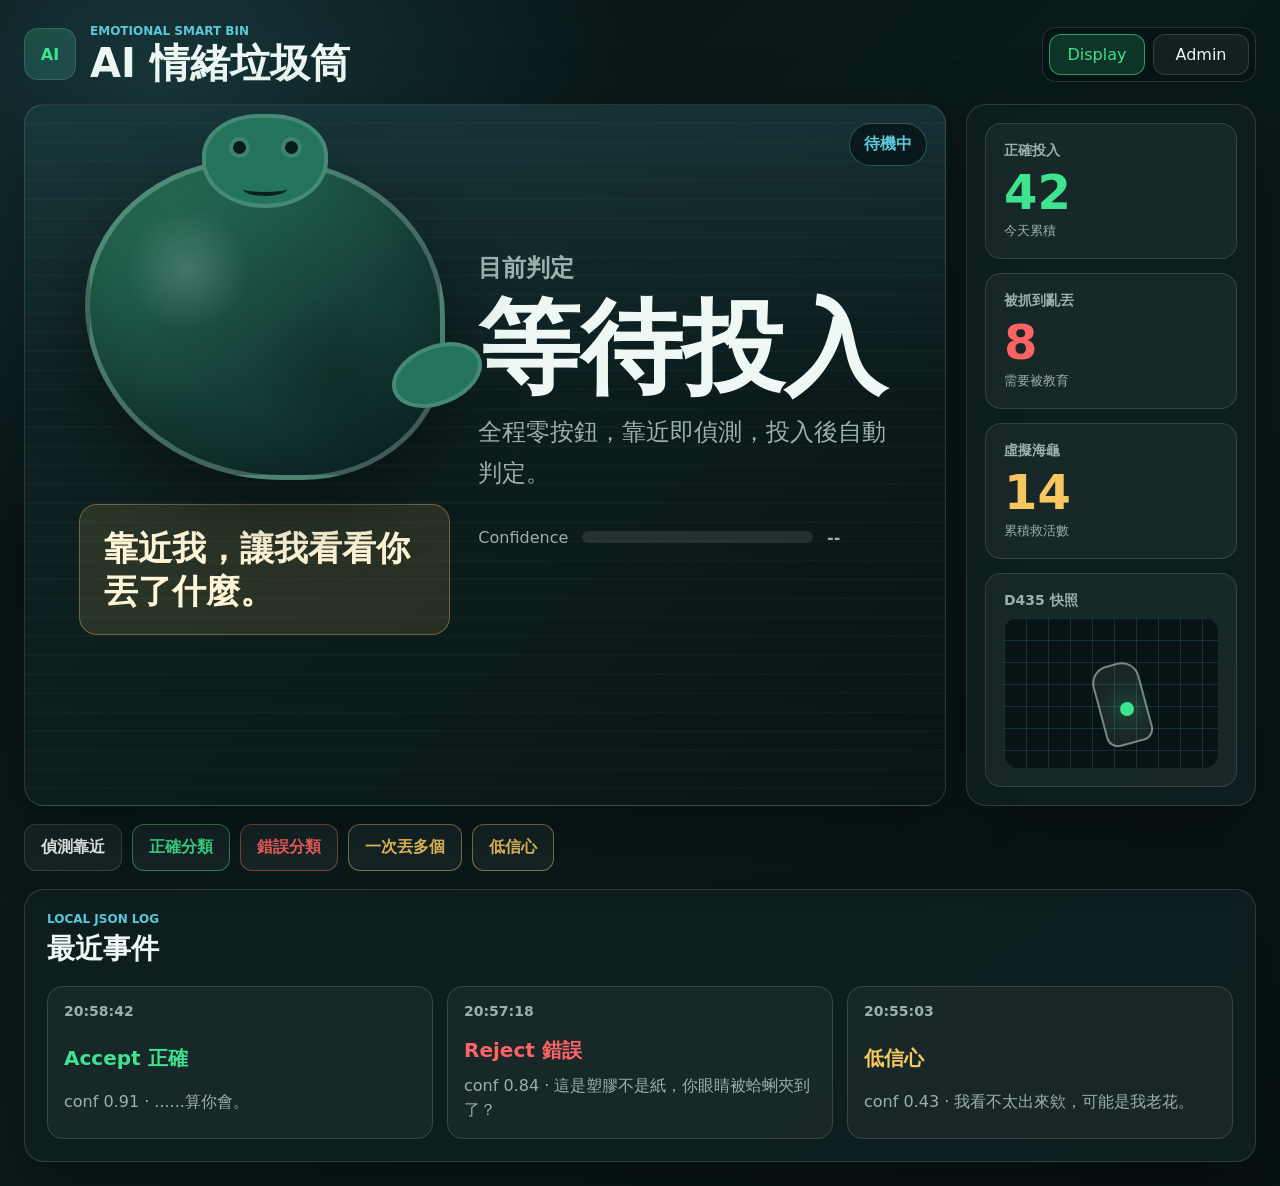
==== index.html @ c5431e61 "feat: add display UI prototype" ====
<!doctype html>
<html lang="zh-Hant">
  <head>
    <meta charset="UTF-8" />
    <meta name="viewport" content="width=device-width, initial-scale=1.0" />
    <title>AI 情緒垃圾筒 Display</title>
    <link rel="stylesheet" href="styles.css" />
  </head>
  <body>
    <div class="app-shell">
      <header class="topbar">
        <div class="brand">
          <div class="brand-mark" aria-hidden="true">AI</div>
          <div>
            <p class="eyebrow">EMOTIONAL SMART BIN</p>
            <h1>AI 情緒垃圾筒</h1>
          </div>
        </div>
        <nav class="view-tabs" aria-label="頁面模式">
          <button class="tab-button active" type="button" data-view="display">Display</button>
          <button class="tab-button" type="button" data-view="admin">Admin</button>
        </nav>
      </header>

      <main>
        <section class="view active" id="display-view" aria-label="使用者端公告螢幕">
          <div class="display-grid">
            <section class="hero-panel">
              <div class="scan-lines" aria-hidden="true"></div>
              <div class="state-pill" id="state-pill">待機中</div>
              <div class="hero-content">
                <div class="turtle-stage" aria-label="海龜角色狀態">
                  <div class="turtle-shell">
                    <span class="turtle-eye left"></span>
                    <span class="turtle-eye right"></span>
                    <span class="turtle-mouth"></span>
                  </div>
                  <div class="speech-bubble" id="roast-line">靠近我，讓我看看你丟了什麼。</div>
                </div>
                <div class="result-area">
                  <p class="status-label">目前判定</p>
                  <h2 id="result-title">等待投入</h2>
                  <p id="result-copy">全程零按鈕，靠近即偵測，投入後自動判定。</p>
                  <div class="confidence-meter" aria-label="AI 信心值">
                    <span>Confidence</span>
                    <div class="meter-track">
                      <div class="meter-fill" id="confidence-fill"></div>
                    </div>
                    <strong id="confidence-value">--</strong>
                  </div>
                </div>
              </div>
            </section>

            <aside class="stats-rail" aria-label="今日統計">
              <div class="metric-card">
                <span class="metric-label">正確投入</span>
                <strong id="accept-count">42</strong>
                <small>今天累積</small>
              </div>
              <div class="metric-card danger">
                <span class="metric-label">被抓到亂丟</span>
                <strong id="reject-count">8</strong>
                <small>需要被教育</small>
              </div>
              <div class="metric-card accent">
                <span class="metric-label">虛擬海龜</span>
                <strong id="turtle-count">12</strong>
                <small>累積救活數</small>
              </div>
              <div class="snapshot-card">
                <span class="metric-label">D435 快照</span>
                <div class="snapshot-frame" id="snapshot-frame">
                  <div class="object-shape"></div>
                  <div class="scan-dot"></div>
                </div>
              </div>
            </aside>
          </div>

          <section class="control-strip" aria-label="Demo 控制">
            <button class="control-button" type="button" data-event="detect">偵測靠近</button>
            <button class="control-button accept" type="button" data-event="accept">正確分類</button>
            <button class="control-button reject" type="button" data-event="reject">錯誤分類</button>
            <button class="control-button warn" type="button" data-event="multi">一次丟多個</button>
            <button class="control-button low" type="button" data-event="low">低信心</button>
          </section>

          <section class="recent-events" aria-label="最近犯案紀錄">
            <div class="section-heading">
              <p class="eyebrow">LOCAL JSON LOG</p>
              <h2>最近事件</h2>
            </div>
            <div class="event-list" id="display-events"></div>
          </section>
        </section>

        <section class="view" id="admin-view" aria-label="Admin 控制面板">
          <div class="admin-layout">
            <section class="system-panel">
              <div class="section-heading">
                <p class="eyebrow">SYSTEM HEALTH</p>
                <h2>系統狀態監控</h2>
              </div>
              <div class="health-grid">
                <div class="health-item online">
                  <span>D435 Depth</span>
                  <strong>Connected</strong>
                </div>
                <div class="health-item online">
                  <span>YOLOv8n TensorRT</span>
                  <strong>Loaded</strong>
                </div>
                <div class="health-item online">
                  <span>Display Queue</span>
                  <strong>Listening</strong>
                </div>
                <div class="health-item standby">
                  <span>Speaker</span>
                  <strong>Standby</strong>
                </div>
              </div>
            </section>

            <section class="settings-panel">
              <div class="section-heading">
                <p class="eyebrow">LIVE CONTROL</p>
                <h2>參數即時調整</h2>
              </div>
              <label class="range-row">
                <span>Confidence 閾值</span>
                <input id="threshold-control" type="range" min="0.3" max="0.9" step="0.05" value="0.5" />
                <strong id="threshold-value">0.50</strong>
              </label>
              <label class="range-row">
                <span>Roast 音量</span>
                <input id="volume-control" type="range" min="0" max="100" value="72" />
                <strong id="volume-value">72%</strong>
              </label>
              <fieldset class="segmented-control">
                <legend>Roast 強度</legend>
                <label><input type="radio" name="roast-level" value="light" /> 輕度</label>
                <label><input type="radio" name="roast-level" value="medium" checked /> 中度</label>
                <label><input type="radio" name="roast-level" value="heavy" /> 重度</label>
              </fieldset>
            </section>

            <section class="log-panel">
              <div class="section-heading">
                <p class="eyebrow">EVENT LOG</p>
                <h2>完整事件紀錄</h2>
              </div>
              <div class="table-actions">
                <button class="control-button" type="button" id="export-csv">匯出 CSV</button>
                <button class="control-button ghost" type="button" id="simulate-stream">模擬 Queue 事件</button>
              </div>
              <div class="log-table-wrap">
                <table class="log-table">
                  <thead>
                    <tr>
                      <th>時間</th>
                      <th>結果</th>
                      <th>Confidence</th>
                      <th>Roast</th>
                    </tr>
                  </thead>
                  <tbody id="admin-log"></tbody>
                </table>
              </div>
            </section>
          </div>
        </section>
      </main>
    </div>

    <script src="app.js"></script>
  </body>
</html>
---- styles.css ----
:root {
  color-scheme: dark;
  --bg: #071314;
  --panel: #102021;
  --panel-strong: #173033;
  --ink: #eef8f4;
  --muted: #9bb1ad;
  --line: rgba(238, 248, 244, 0.14);
  --green: #3ee48f;
  --red: #ff6464;
  --yellow: #f6c85f;
  --cyan: #5ac8d8;
  --deep: #0a191a;
  --shadow: 0 24px 70px rgba(0, 0, 0, 0.38);
}

* {
  box-sizing: border-box;
}

body {
  min-height: 100vh;
  margin: 0;
  background:
    radial-gradient(circle at 12% 8%, rgba(90, 200, 216, 0.2), transparent 30rem),
    linear-gradient(135deg, #061011 0%, #0a1a1b 46%, #071314 100%);
  color: var(--ink);
  font-family: "Microsoft JhengHei", "PingFang TC", system-ui, sans-serif;
}

button,
input {
  font: inherit;
}

.app-shell {
  width: min(1440px, 100%);
  min-height: 100vh;
  margin: 0 auto;
  padding: 24px;
}

.topbar {
  display: flex;
  align-items: center;
  justify-content: space-between;
  gap: 20px;
  margin-bottom: 20px;
}

.brand {
  display: flex;
  align-items: center;
  gap: 14px;
}

.brand-mark {
  display: grid;
  width: 52px;
  height: 52px;
  place-items: center;
  border: 1px solid var(--line);
  background: linear-gradient(145deg, rgba(62, 228, 143, 0.2), rgba(90, 200, 216, 0.18));
  border-radius: 14px;
  color: var(--green);
  font-weight: 900;
  letter-spacing: 0;
}

.eyebrow {
  margin: 0 0 4px;
  color: var(--cyan);
  font-size: 12px;
  font-weight: 800;
}

h1,
h2,
p {
  margin-top: 0;
}

h1 {
  margin-bottom: 0;
  font-size: clamp(24px, 4vw, 40px);
  line-height: 1.05;
}

.view-tabs {
  display: flex;
  gap: 8px;
  padding: 6px;
  border: 1px solid var(--line);
  border-radius: 14px;
  background: rgba(7, 19, 20, 0.72);
}

.tab-button,
.control-button {
  border: 1px solid var(--line);
  border-radius: 12px;
  background: rgba(238, 248, 244, 0.06);
  color: var(--ink);
  cursor: pointer;
  transition: transform 160ms ease, border-color 160ms ease, background 160ms ease;
}

.tab-button {
  min-width: 96px;
  padding: 10px 14px;
}

.tab-button.active {
  border-color: rgba(62, 228, 143, 0.6);
  background: rgba(62, 228, 143, 0.16);
  color: var(--green);
}

.control-button:hover,
.tab-button:hover {
  transform: translateY(-1px);
  border-color: rgba(238, 248, 244, 0.32);
}

.view {
  display: none;
}

.view.active {
  display: block;
}

.display-grid {
  display: grid;
  grid-template-columns: minmax(0, 1fr) 290px;
  gap: 20px;
}

.hero-panel,
.stats-rail,
.recent-events,
.system-panel,
.settings-panel,
.log-panel {
  border: 1px solid var(--line);
  background: rgba(16, 32, 33, 0.82);
  box-shadow: var(--shadow);
}

.hero-panel {
  position: relative;
  min-height: 580px;
  overflow: hidden;
  border-radius: 20px;
  background:
    linear-gradient(180deg, rgba(90, 200, 216, 0.12), transparent 42%),
    linear-gradient(135deg, #102425, #081415);
}

.scan-lines {
  position: absolute;
  inset: 0;
  pointer-events: none;
  background: repeating-linear-gradient(180deg, transparent 0 17px, rgba(238, 248, 244, 0.035) 18px 19px);
  opacity: 0.75;
}

.state-pill {
  position: absolute;
  top: 18px;
  right: 18px;
  z-index: 2;
  padding: 10px 14px;
  border: 1px solid rgba(90, 200, 216, 0.35);
  border-radius: 999px;
  background: rgba(7, 19, 20, 0.76);
  color: var(--cyan);
  font-weight: 800;
}

.hero-content {
  position: relative;
  z-index: 1;
  display: grid;
  grid-template-columns: minmax(280px, 0.9fr) minmax(320px, 1fr);
  gap: 28px;
  min-height: 580px;
  padding: 54px;
  align-items: center;
}

.turtle-stage {
  display: grid;
  gap: 24px;
  justify-items: center;
}

.turtle-shell {
  position: relative;
  width: min(360px, 68vw);
  aspect-ratio: 1.12;
  border: 5px solid rgba(238, 248, 244, 0.22);
  border-radius: 48% 52% 42% 58%;
  background:
    radial-gradient(circle at 28% 34%, rgba(238, 248, 244, 0.18), transparent 3.8rem),
    radial-gradient(circle at 70% 68%, rgba(0, 0, 0, 0.18), transparent 5rem),
    linear-gradient(145deg, #28785c, #163f39 58%, #0b2727);
  box-shadow: inset 0 -28px 60px rgba(0, 0, 0, 0.25), 0 28px 70px rgba(0, 0, 0, 0.38);
}

.turtle-shell::before,
.turtle-shell::after {
  position: absolute;
  content: "";
  background: #24745d;
  border: 4px solid rgba(238, 248, 244, 0.16);
}

.turtle-shell::before {
  top: -50px;
  left: 50%;
  width: 118px;
  height: 86px;
  border-radius: 46% 46% 52% 52%;
  transform: translateX(-50%);
}

.turtle-shell::after {
  right: -44px;
  bottom: 70px;
  width: 86px;
  height: 52px;
  border-radius: 50%;
  transform: rotate(-22deg);
}

.turtle-eye {
  position: absolute;
  top: -23px;
  z-index: 2;
  width: 13px;
  height: 13px;
  border-radius: 50%;
  background: var(--deep);
  box-shadow: 0 0 0 4px rgba(238, 248, 244, 0.12);
}

.turtle-eye.left {
  left: calc(50% - 32px);
}

.turtle-eye.right {
  left: calc(50% + 20px);
}

.turtle-mouth {
  position: absolute;
  top: 18px;
  left: calc(50% - 22px);
  z-index: 2;
  width: 44px;
  height: 14px;
  border-bottom: 4px solid rgba(7, 19, 20, 0.86);
  border-radius: 0 0 50% 50%;
}

.speech-bubble {
  width: min(460px, 100%);
  min-height: 92px;
  padding: 22px 24px;
  border: 1px solid rgba(246, 200, 95, 0.35);
  border-radius: 18px;
  background: rgba(246, 200, 95, 0.12);
  color: #fff6d8;
  font-size: clamp(20px, 3vw, 34px);
  font-weight: 900;
  line-height: 1.25;
}

.status-label {
  margin-bottom: 10px;
  color: var(--muted);
  font-weight: 800;
}

.result-area h2 {
  margin-bottom: 16px;
  font-size: clamp(48px, 8vw, 104px);
  line-height: 0.95;
}

.result-area p {
  max-width: 660px;
  color: var(--muted);
  font-size: clamp(18px, 2vw, 24px);
  line-height: 1.7;
}

.confidence-meter {
  display: grid;
  grid-template-columns: auto 1fr 64px;
  gap: 14px;
  align-items: center;
  margin-top: 34px;
  color: var(--muted);
}

.meter-track {
  height: 12px;
  overflow: hidden;
  border-radius: 999px;
  background: rgba(238, 248, 244, 0.1);
}

.meter-fill {
  width: 0;
  height: 100%;
  border-radius: inherit;
  background: linear-gradient(90deg, var(--yellow), var(--green));
  transition: width 280ms ease;
}

.stats-rail {
  display: grid;
  gap: 14px;
  padding: 18px;
  border-radius: 20px;
}

.metric-card,
.snapshot-card {
  padding: 18px;
  border: 1px solid var(--line);
  border-radius: 16px;
  background: rgba(238, 248, 244, 0.045);
}

.metric-label {
  display: block;
  margin-bottom: 8px;
  color: var(--muted);
  font-size: 14px;
  font-weight: 800;
}

.metric-card strong {
  display: block;
  margin-bottom: 4px;
  color: var(--green);
  font-size: 48px;
  line-height: 1;
}

.metric-card.danger strong {
  color: var(--red);
}

.metric-card.accent strong {
  color: var(--yellow);
}

.metric-card small {
  color: var(--muted);
}

.snapshot-frame {
  position: relative;
  height: 150px;
  overflow: hidden;
  border-radius: 14px;
  background:
    linear-gradient(rgba(90, 200, 216, 0.16) 1px, transparent 1px),
    linear-gradient(90deg, rgba(90, 200, 216, 0.16) 1px, transparent 1px),
    #071314;
  background-size: 22px 22px;
}

.object-shape {
  position: absolute;
  left: 44%;
  top: 30%;
  width: 48px;
  height: 82px;
  border: 2px solid rgba(238, 248, 244, 0.46);
  border-radius: 18px 18px 12px 12px;
  background: rgba(238, 248, 244, 0.08);
  transform: rotate(-15deg);
}

.scan-dot {
  position: absolute;
  left: 54%;
  top: 56%;
  width: 14px;
  height: 14px;
  border-radius: 50%;
  background: var(--green);
  box-shadow: 0 0 26px var(--green);
}

.control-strip {
  display: flex;
  flex-wrap: wrap;
  gap: 10px;
  margin: 18px 0;
}

.control-button {
  padding: 12px 16px;
  font-weight: 800;
}

.control-button.accept {
  border-color: rgba(62, 228, 143, 0.5);
  color: var(--green);
}

.control-button.reject {
  border-color: rgba(255, 100, 100, 0.5);
  color: var(--red);
}

.control-button.warn,
.control-button.low {
  border-color: rgba(246, 200, 95, 0.5);
  color: var(--yellow);
}

.control-button.ghost {
  color: var(--muted);
}

.recent-events {
  padding: 22px;
  border-radius: 20px;
}

.section-heading {
  margin-bottom: 18px;
}

.section-heading h2 {
  margin-bottom: 0;
  font-size: 28px;
}

.event-list {
  display: grid;
  grid-template-columns: repeat(3, minmax(0, 1fr));
  gap: 14px;
}

.event-card {
  display: grid;
  gap: 10px;
  min-height: 150px;
  padding: 16px;
  border: 1px solid var(--line);
  border-radius: 16px;
  background: rgba(238, 248, 244, 0.045);
}

.event-card strong {
  font-size: 20px;
}

.event-card.accept strong {
  color: var(--green);
}

.event-card.reject strong,
.event-card.multi strong {
  color: var(--red);
}

.event-card.low strong {
  color: var(--yellow);
}

.event-card p {
  margin-bottom: 0;
  color: var(--muted);
  line-height: 1.5;
}

.admin-layout {
  display: grid;
  grid-template-columns: minmax(300px, 0.9fr) minmax(320px, 1.1fr);
  gap: 20px;
}

.system-panel,
.settings-panel,
.log-panel {
  padding: 22px;
  border-radius: 20px;
}

.log-panel {
  grid-column: 1 / -1;
}

.health-grid {
  display: grid;
  gap: 12px;
}

.health-item {
  display: flex;
  align-items: center;
  justify-content: space-between;
  gap: 12px;
  padding: 16px;
  border: 1px solid var(--line);
  border-radius: 14px;
  background: rgba(238, 248, 244, 0.045);
}

.health-item strong {
  color: var(--green);
}

.health-item.standby strong {
  color: var(--yellow);
}

.settings-panel {
  display: grid;
  gap: 18px;
}

.range-row {
  display: grid;
  grid-template-columns: 150px 1fr 58px;
  gap: 14px;
  align-items: center;
  color: var(--muted);
  font-weight: 800;
}

input[type="range"] {
  accent-color: var(--green);
}

.segmented-control {
  display: flex;
  flex-wrap: wrap;
  gap: 10px;
  padding: 14px;
  border: 1px solid var(--line);
  border-radius: 14px;
}

.segmented-control legend {
  padding: 0 6px;
  color: var(--muted);
  font-weight: 800;
}

.segmented-control label {
  padding: 10px 12px;
  border: 1px solid var(--line);
  border-radius: 999px;
  cursor: pointer;
}

.segmented-control input {
  margin-right: 6px;
  accent-color: var(--green);
}

.table-actions {
  display: flex;
  flex-wrap: wrap;
  gap: 10px;
  margin-bottom: 14px;
}

.log-table-wrap {
  overflow-x: auto;
}

.log-table {
  width: 100%;
  min-width: 760px;
  border-collapse: collapse;
}

.log-table th,
.log-table td {
  padding: 14px;
  border-bottom: 1px solid var(--line);
  text-align: left;
  vertical-align: top;
}

.log-table th {
  color: var(--muted);
  font-size: 13px;
}

.log-table td:last-child {
  color: #fff6d8;
}

body.state-accept .state-pill,
body.state-accept #result-title {
  color: var(--green);
}

body.state-reject .state-pill,
body.state-reject #result-title,
body.state-multi .state-pill,
body.state-multi #result-title {
  color: var(--red);
}

body.state-low .state-pill,
body.state-low #result-title {
  color: var(--yellow);
}

@media (max-width: 980px) {
  .display-grid,
  .hero-content,
  .admin-layout {
    grid-template-columns: 1fr;
  }

  .hero-content {
    padding: 48px 24px 32px;
  }

  .hero-panel {
    min-height: auto;
  }

  .event-list {
    grid-template-columns: 1fr;
  }
}

@media (max-width: 640px) {
  .app-shell {
    padding: 16px;
  }

  .topbar,
  .brand {
    align-items: flex-start;
  }

  .topbar {
    flex-direction: column;
  }

  .view-tabs {
    width: 100%;
  }

  .tab-button {
    flex: 1;
  }

  .confidence-meter,
  .range-row {
    grid-template-columns: 1fr;
  }
}
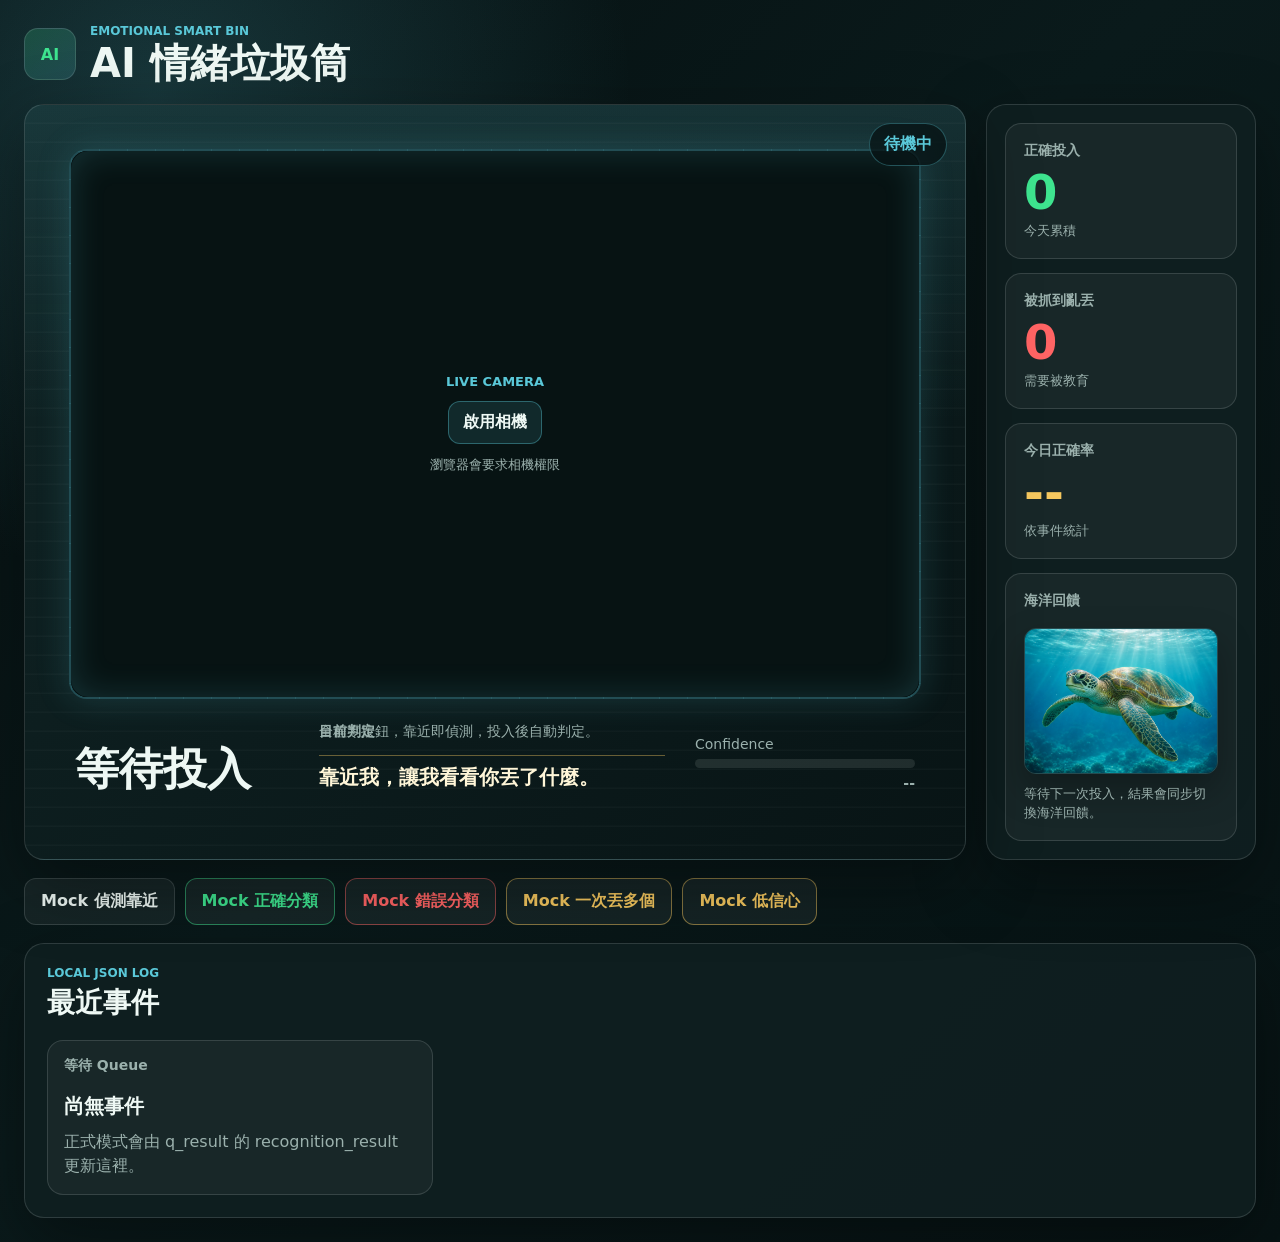
==== commit f2303799: "Add browser display bridge" ====
--- a/index.html
+++ b/index.html
@@ -16,31 +16,30 @@
             <h1>AI 情緒垃圾筒</h1>
           </div>
         </div>
-        <nav class="view-tabs" aria-label="頁面模式">
-          <button class="tab-button active" type="button" data-view="display">Display</button>
-          <button class="tab-button" type="button" data-view="admin">Admin</button>
-        </nav>
       </header>
 
       <main>
-        <section class="view active" id="display-view" aria-label="使用者端公告螢幕">
+        <section class="view active display-view" id="display-view" aria-label="使用者端公告螢幕">
           <div class="display-grid">
             <section class="hero-panel">
               <div class="scan-lines" aria-hidden="true"></div>
               <div class="state-pill" id="state-pill">待機中</div>
               <div class="hero-content">
-                <div class="turtle-stage" aria-label="海龜角色狀態">
-                  <div class="turtle-shell">
-                    <span class="turtle-eye left"></span>
-                    <span class="turtle-eye right"></span>
-                    <span class="turtle-mouth"></span>
+                <section class="camera-panel" aria-label="即時相機畫面">
+                  <div class="camera-frame" id="camera-frame">
+                    <video id="camera-video" autoplay playsinline muted></video>
+                    <div class="camera-placeholder" id="camera-placeholder">
+                      <span class="camera-label">LIVE CAMERA</span>
+                      <button class="camera-button" type="button" id="camera-toggle">啟用相機</button>
+                      <small id="camera-message">瀏覽器會要求相機權限</small>
+                    </div>
                   </div>
-                  <div class="speech-bubble" id="roast-line">靠近我，讓我看看你丟了什麼。</div>
-                </div>
+                </section>
                 <div class="result-area">
                   <p class="status-label">目前判定</p>
                   <h2 id="result-title">等待投入</h2>
                   <p id="result-copy">全程零按鈕，靠近即偵測，投入後自動判定。</p>
+                  <div class="speech-bubble" id="roast-line">靠近我，讓我看看你丟了什麼。</div>
                   <div class="confidence-meter" aria-label="AI 信心值">
                     <span>Confidence</span>
                     <div class="meter-track">
@@ -64,26 +63,24 @@
                 <small>需要被教育</small>
               </div>
               <div class="metric-card accent">
-                <span class="metric-label">虛擬海龜</span>
-                <strong id="turtle-count">12</strong>
-                <small>累積救活數</small>
+                <span class="metric-label">今日正確率</span>
+                <strong id="accuracy-rate">--</strong>
+                <small>依事件統計</small>
               </div>
-              <div class="snapshot-card">
-                <span class="metric-label">D435 快照</span>
-                <div class="snapshot-frame" id="snapshot-frame">
-                  <div class="object-shape"></div>
-                  <div class="scan-dot"></div>
-                </div>
+              <div class="impact-card">
+                <span class="metric-label">海洋回饋</span>
+                <img id="impact-image" src="assets/sea-turtle-display.png" alt="海龜在海中游動" />
+                <small id="impact-copy">用更醒目的結果提醒分類行為</small>
               </div>
             </aside>
           </div>
 
           <section class="control-strip" aria-label="Demo 控制">
-            <button class="control-button" type="button" data-event="detect">偵測靠近</button>
-            <button class="control-button accept" type="button" data-event="accept">正確分類</button>
-            <button class="control-button reject" type="button" data-event="reject">錯誤分類</button>
-            <button class="control-button warn" type="button" data-event="multi">一次丟多個</button>
-            <button class="control-button low" type="button" data-event="low">低信心</button>
+            <button class="control-button" type="button" data-event="detect">Mock 偵測靠近</button>
+            <button class="control-button accept" type="button" data-event="accept">Mock 正確分類</button>
+            <button class="control-button reject" type="button" data-event="reject">Mock 錯誤分類</button>
+            <button class="control-button warn" type="button" data-event="multi">Mock 一次丟多個</button>
+            <button class="control-button low" type="button" data-event="low">Mock 低信心</button>
           </section>
 
           <section class="recent-events" aria-label="最近犯案紀錄">
@@ -95,81 +92,6 @@
           </section>
         </section>
 
-        <section class="view" id="admin-view" aria-label="Admin 控制面板">
-          <div class="admin-layout">
-            <section class="system-panel">
-              <div class="section-heading">
-                <p class="eyebrow">SYSTEM HEALTH</p>
-                <h2>系統狀態監控</h2>
-              </div>
-              <div class="health-grid">
-                <div class="health-item online">
-                  <span>D435 Depth</span>
-                  <strong>Connected</strong>
-                </div>
-                <div class="health-item online">
-                  <span>YOLOv8n TensorRT</span>
-                  <strong>Loaded</strong>
-                </div>
-                <div class="health-item online">
-                  <span>Display Queue</span>
-                  <strong>Listening</strong>
-                </div>
-                <div class="health-item standby">
-                  <span>Speaker</span>
-                  <strong>Standby</strong>
-                </div>
-              </div>
-            </section>
-
-            <section class="settings-panel">
-              <div class="section-heading">
-                <p class="eyebrow">LIVE CONTROL</p>
-                <h2>參數即時調整</h2>
-              </div>
-              <label class="range-row">
-                <span>Confidence 閾值</span>
-                <input id="threshold-control" type="range" min="0.3" max="0.9" step="0.05" value="0.5" />
-                <strong id="threshold-value">0.50</strong>
-              </label>
-              <label class="range-row">
-                <span>Roast 音量</span>
-                <input id="volume-control" type="range" min="0" max="100" value="72" />
-                <strong id="volume-value">72%</strong>
-              </label>
-              <fieldset class="segmented-control">
-                <legend>Roast 強度</legend>
-                <label><input type="radio" name="roast-level" value="light" /> 輕度</label>
-                <label><input type="radio" name="roast-level" value="medium" checked /> 中度</label>
-                <label><input type="radio" name="roast-level" value="heavy" /> 重度</label>
-              </fieldset>
-            </section>
-
-            <section class="log-panel">
-              <div class="section-heading">
-                <p class="eyebrow">EVENT LOG</p>
-                <h2>完整事件紀錄</h2>
-              </div>
-              <div class="table-actions">
-                <button class="control-button" type="button" id="export-csv">匯出 CSV</button>
-                <button class="control-button ghost" type="button" id="simulate-stream">模擬 Queue 事件</button>
-              </div>
-              <div class="log-table-wrap">
-                <table class="log-table">
-                  <thead>
-                    <tr>
-                      <th>時間</th>
-                      <th>結果</th>
-                      <th>Confidence</th>
-                      <th>Roast</th>
-                    </tr>
-                  </thead>
-                  <tbody id="admin-log"></tbody>
-                </table>
-              </div>
-            </section>
-          </div>
-        </section>
       </main>
     </div>
 
--- a/styles.css
+++ b/styles.css
@@ -86,16 +86,22 @@
   line-height: 1.05;
 }
 
-.view-tabs {
+.admin-link {
   display: flex;
-  gap: 8px;
-  padding: 6px;
   border: 1px solid var(--line);
   border-radius: 14px;
   background: rgba(7, 19, 20, 0.72);
 }
 
-.tab-button,
+.admin-link {
+  align-items: center;
+  min-height: 42px;
+  padding: 10px 14px;
+  color: var(--cyan);
+  font-weight: 900;
+  text-decoration: none;
+}
+
 .control-button {
   border: 1px solid var(--line);
   border-radius: 12px;
@@ -105,19 +111,7 @@
   transition: transform 160ms ease, border-color 160ms ease, background 160ms ease;
 }
 
-.tab-button {
-  min-width: 96px;
-  padding: 10px 14px;
-}
-
-.tab-button.active {
-  border-color: rgba(62, 228, 143, 0.6);
-  background: rgba(62, 228, 143, 0.16);
-  color: var(--green);
-}
-
-.control-button:hover,
-.tab-button:hover {
+.control-button:hover {
   transform: translateY(-1px);
   border-color: rgba(238, 248, 244, 0.32);
 }
@@ -132,7 +126,7 @@
 
 .display-grid {
   display: grid;
-  grid-template-columns: minmax(0, 1fr) 290px;
+  grid-template-columns: minmax(0, 1fr) 270px;
   gap: 20px;
 }
 
@@ -149,12 +143,13 @@
 
 .hero-panel {
   position: relative;
-  min-height: 580px;
+  min-height: clamp(660px, calc(100vh - 170px), 880px);
   overflow: hidden;
   border-radius: 20px;
   background:
     linear-gradient(180deg, rgba(90, 200, 216, 0.12), transparent 42%),
     linear-gradient(135deg, #102425, #081415);
+  transition: border-color 240ms ease, box-shadow 240ms ease;
 }
 
 .scan-lines {
@@ -182,131 +177,178 @@
   position: relative;
   z-index: 1;
   display: grid;
-  grid-template-columns: minmax(280px, 0.9fr) minmax(320px, 1fr);
-  gap: 28px;
-  min-height: 580px;
-  padding: 54px;
-  align-items: center;
-}
-
-.turtle-stage {
-  display: grid;
-  gap: 24px;
-  justify-items: center;
-}
-
-.turtle-shell {
-  position: relative;
-  width: min(360px, 68vw);
-  aspect-ratio: 1.12;
-  border: 5px solid rgba(238, 248, 244, 0.22);
-  border-radius: 48% 52% 42% 58%;
-  background:
-    radial-gradient(circle at 28% 34%, rgba(238, 248, 244, 0.18), transparent 3.8rem),
-    radial-gradient(circle at 70% 68%, rgba(0, 0, 0, 0.18), transparent 5rem),
-    linear-gradient(145deg, #28785c, #163f39 58%, #0b2727);
-  box-shadow: inset 0 -28px 60px rgba(0, 0, 0, 0.25), 0 28px 70px rgba(0, 0, 0, 0.38);
-}
-
-.turtle-shell::before,
-.turtle-shell::after {
-  position: absolute;
-  content: "";
-  background: #24745d;
-  border: 4px solid rgba(238, 248, 244, 0.16);
-}
-
-.turtle-shell::before {
-  top: -50px;
-  left: 50%;
-  width: 118px;
-  height: 86px;
-  border-radius: 46% 46% 52% 52%;
-  transform: translateX(-50%);
-}
-
-.turtle-shell::after {
-  right: -44px;
-  bottom: 70px;
-  width: 86px;
-  height: 52px;
-  border-radius: 50%;
-  transform: rotate(-22deg);
-}
-
-.turtle-eye {
-  position: absolute;
-  top: -23px;
-  z-index: 2;
-  width: 13px;
-  height: 13px;
-  border-radius: 50%;
-  background: var(--deep);
-  box-shadow: 0 0 0 4px rgba(238, 248, 244, 0.12);
-}
-
-.turtle-eye.left {
-  left: calc(50% - 32px);
-}
-
-.turtle-eye.right {
-  left: calc(50% + 20px);
-}
-
-.turtle-mouth {
-  position: absolute;
-  top: 18px;
-  left: calc(50% - 22px);
-  z-index: 2;
-  width: 44px;
-  height: 14px;
-  border-bottom: 4px solid rgba(7, 19, 20, 0.86);
-  border-radius: 0 0 50% 50%;
+  grid-template-rows: minmax(460px, 1fr) auto;
+  gap: 12px;
+  min-height: clamp(660px, calc(100vh - 170px), 880px);
+  padding: 44px;
 }
 
 .speech-bubble {
-  width: min(460px, 100%);
-  min-height: 92px;
-  padding: 22px 24px;
-  border: 1px solid rgba(246, 200, 95, 0.35);
-  border-radius: 18px;
-  background: rgba(246, 200, 95, 0.12);
+  min-height: 0;
+  margin: 0;
+  padding: 10px 0 0;
+  border-top: 1px solid rgba(246, 200, 95, 0.4);
   color: #fff6d8;
-  font-size: clamp(20px, 3vw, 34px);
+  font-size: clamp(16px, 1.55vw, 22px);
   font-weight: 900;
   line-height: 1.25;
 }
 
+.result-area {
+  position: relative;
+  z-index: 3;
+  display: grid;
+  width: 100%;
+  grid-template-columns: minmax(210px, 0.62fr) minmax(340px, 1fr) minmax(220px, 0.54fr);
+  grid-template-areas:
+    "label copy confidence"
+    "title speech confidence";
+  gap: 8px 30px;
+  align-items: end;
+  padding: 10px 6px 0;
+}
+
 .status-label {
-  margin-bottom: 10px;
-  color: var(--muted);
+  grid-area: label;
+  align-self: end;
+  margin-bottom: 0;
+  color: var(--muted);
+  font-size: 12px;
   font-weight: 800;
 }
 
 .result-area h2 {
-  margin-bottom: 16px;
-  font-size: clamp(48px, 8vw, 104px);
-  line-height: 0.95;
+  grid-area: title;
+  margin-bottom: 0;
+  font-size: clamp(34px, 3.4vw, 56px);
+  line-height: 0.96;
+  white-space: nowrap;
 }
 
 .result-area p {
-  max-width: 660px;
-  color: var(--muted);
-  font-size: clamp(18px, 2vw, 24px);
-  line-height: 1.7;
+  grid-area: copy;
+  align-self: end;
+  margin-bottom: 0;
+  max-width: none;
+  color: var(--muted);
+  font-size: clamp(13px, 1.1vw, 16px);
+  line-height: 1.45;
+}
+
+.result-area .speech-bubble {
+  grid-area: speech;
+}
+
+.result-area .confidence-meter {
+  grid-area: confidence;
+  align-self: end;
+}
+
+.camera-panel {
+  position: relative;
+  z-index: 1;
+  margin: 0;
+  min-height: 0;
+}
+
+.camera-frame {
+  position: relative;
+  width: 100%;
+  height: 100%;
+  aspect-ratio: auto;
+  overflow: hidden;
+  border: 2px solid rgba(90, 200, 216, 0.32);
+  border-radius: 18px;
+  background:
+    linear-gradient(rgba(90, 200, 216, 0.12) 1px, transparent 1px),
+    linear-gradient(90deg, rgba(90, 200, 216, 0.12) 1px, transparent 1px),
+    #071314;
+  background-size: 28px 28px;
+  box-shadow: inset 0 0 40px rgba(0, 0, 0, 0.38), 0 0 34px rgba(90, 200, 216, 0.18);
+  transition: border-color 240ms ease, box-shadow 240ms ease, background 240ms ease;
+}
+
+.camera-frame::after {
+  position: absolute;
+  inset: 0;
+  pointer-events: none;
+  content: "";
+  border-radius: inherit;
+  box-shadow: inset 0 0 34px rgba(90, 200, 216, 0.18);
+  transition: box-shadow 240ms ease;
+}
+
+.camera-frame video {
+  display: block;
+  width: 100%;
+  height: 100%;
+  object-fit: cover;
+  background: #071314;
+}
+
+.camera-placeholder {
+  position: absolute;
+  inset: 0;
+  display: grid;
+  gap: 12px;
+  place-content: center;
+  justify-items: center;
+  padding: 20px;
+  background: rgba(7, 19, 20, 0.44);
+  color: var(--muted);
+  text-align: center;
+}
+
+.camera-frame.camera-live .camera-placeholder {
+  display: none;
+}
+
+.camera-label {
+  color: var(--cyan);
+  font-size: 13px;
+  font-weight: 900;
+  letter-spacing: 0;
+}
+
+.camera-button {
+  border: 1px solid rgba(90, 200, 216, 0.38);
+  border-radius: 12px;
+  background: rgba(90, 200, 216, 0.12);
+  color: var(--ink);
+  cursor: pointer;
+  font-weight: 900;
+  padding: 10px 14px;
+}
+
+.camera-placeholder small {
+  color: var(--muted);
 }
 
 .confidence-meter {
   display: grid;
-  grid-template-columns: auto 1fr 64px;
-  gap: 14px;
+  grid-template-columns: 1fr auto;
+  gap: 7px 10px;
   align-items: center;
-  margin-top: 34px;
-  color: var(--muted);
+  margin-top: 0;
+  color: var(--muted);
+  font-size: 14px;
+}
+
+.confidence-meter span {
+  grid-column: 1;
+}
+
+.confidence-meter strong {
+  grid-column: 2;
+  justify-self: end;
+}
+
+.confidence-meter .meter-track {
+  grid-column: 1 / -1;
 }
 
 .meter-track {
-  height: 12px;
+  height: 9px;
   overflow: hidden;
   border-radius: 999px;
   background: rgba(238, 248, 244, 0.1);
@@ -328,7 +370,7 @@
 }
 
 .metric-card,
-.snapshot-card {
+.impact-card {
   padding: 18px;
   border: 1px solid var(--line);
   border-radius: 16px;
@@ -363,39 +405,25 @@
   color: var(--muted);
 }
 
-.snapshot-frame {
-  position: relative;
-  height: 150px;
-  overflow: hidden;
-  border-radius: 14px;
-  background:
-    linear-gradient(rgba(90, 200, 216, 0.16) 1px, transparent 1px),
-    linear-gradient(90deg, rgba(90, 200, 216, 0.16) 1px, transparent 1px),
-    #071314;
-  background-size: 22px 22px;
-}
-
-.object-shape {
-  position: absolute;
-  left: 44%;
-  top: 30%;
-  width: 48px;
-  height: 82px;
-  border: 2px solid rgba(238, 248, 244, 0.46);
-  border-radius: 18px 18px 12px 12px;
-  background: rgba(238, 248, 244, 0.08);
-  transform: rotate(-15deg);
-}
-
-.scan-dot {
-  position: absolute;
-  left: 54%;
-  top: 56%;
-  width: 14px;
-  height: 14px;
-  border-radius: 50%;
-  background: var(--green);
-  box-shadow: 0 0 26px var(--green);
+.impact-card {
+  display: grid;
+  gap: 10px;
+}
+
+.impact-card img {
+  display: block;
+  width: 100%;
+  aspect-ratio: 4 / 3;
+  border-radius: 12px;
+  object-fit: cover;
+  object-position: 45% 48%;
+  border: 1px solid rgba(90, 200, 216, 0.22);
+  box-shadow: 0 16px 36px rgba(0, 0, 0, 0.28);
+}
+
+.impact-card small {
+  color: var(--muted);
+  line-height: 1.45;
 }
 
 .control-strip {
@@ -524,6 +552,10 @@
   color: var(--yellow);
 }
 
+.health-item.offline strong {
+  color: var(--muted);
+}
+
 .settings-panel {
   display: grid;
   gap: 18px;
@@ -608,6 +640,16 @@
   color: var(--green);
 }
 
+body.state-accept .hero-panel,
+body.state-accept .camera-frame {
+  border-color: rgba(62, 228, 143, 0.86);
+  box-shadow: var(--shadow), 0 0 34px rgba(62, 228, 143, 0.42), 0 0 90px rgba(62, 228, 143, 0.18);
+}
+
+body.state-accept .camera-frame::after {
+  box-shadow: inset 0 0 46px rgba(62, 228, 143, 0.34);
+}
+
 body.state-reject .state-pill,
 body.state-reject #result-title,
 body.state-multi .state-pill,
@@ -615,24 +657,73 @@
   color: var(--red);
 }
 
+body.state-reject .hero-panel,
+body.state-reject .camera-frame,
+body.state-multi .hero-panel,
+body.state-multi .camera-frame {
+  border-color: rgba(255, 100, 100, 0.9);
+  box-shadow: var(--shadow), 0 0 34px rgba(255, 100, 100, 0.48), 0 0 90px rgba(255, 100, 100, 0.2);
+}
+
+body.state-reject .camera-frame::after,
+body.state-multi .camera-frame::after {
+  box-shadow: inset 0 0 48px rgba(255, 100, 100, 0.36);
+}
+
 body.state-low .state-pill,
 body.state-low #result-title {
   color: var(--yellow);
 }
 
+body.state-low .hero-panel,
+body.state-low .camera-frame {
+  border-color: rgba(246, 200, 95, 0.86);
+  box-shadow: var(--shadow), 0 0 32px rgba(246, 200, 95, 0.42), 0 0 82px rgba(246, 200, 95, 0.18);
+}
+
+body.state-low .camera-frame::after {
+  box-shadow: inset 0 0 44px rgba(246, 200, 95, 0.32);
+}
+
+body.state-detect .state-pill,
+body.state-detect #result-title,
+body.state-cooldown .state-pill,
+body.state-cooldown #result-title {
+  color: var(--cyan);
+}
+
+body.state-detect .hero-panel,
+body.state-detect .camera-frame,
+body.state-cooldown .hero-panel,
+body.state-cooldown .camera-frame {
+  border-color: rgba(90, 200, 216, 0.72);
+  box-shadow: var(--shadow), 0 0 30px rgba(90, 200, 216, 0.32);
+}
+
 @media (max-width: 980px) {
   .display-grid,
-  .hero-content,
   .admin-layout {
     grid-template-columns: 1fr;
   }
 
   .hero-content {
-    padding: 48px 24px 32px;
+    grid-template-rows: minmax(420px, 1fr) auto;
+    min-height: 660px;
+    padding: 32px;
   }
 
   .hero-panel {
-    min-height: auto;
+    min-height: 660px;
+  }
+
+  .result-area {
+    grid-template-columns: minmax(180px, 0.55fr) minmax(300px, 1fr);
+    grid-template-areas:
+      "label copy"
+      "title speech"
+      "confidence confidence";
+    gap: 10px 24px;
+    align-items: start;
   }
 
   .event-list {
@@ -654,12 +745,44 @@
     flex-direction: column;
   }
 
-  .view-tabs {
+  .hero-panel,
+  .hero-content {
+    min-height: 620px;
+  }
+
+  .hero-content {
+    padding: 18px;
+  }
+
+  .camera-panel {
+    min-height: 300px;
+  }
+
+  .result-area {
+    grid-template-columns: 1fr;
+    grid-template-areas:
+      "label"
+      "title"
+      "copy"
+      "speech"
+      "confidence";
+    gap: 10px;
+    padding: 10px 0 0;
     width: 100%;
   }
 
-  .tab-button {
-    flex: 1;
+  .result-area h2 {
+    font-size: clamp(32px, 13vw, 48px);
+    white-space: normal;
+  }
+
+  .result-area p {
+    font-size: 15px;
+  }
+
+  .speech-bubble {
+    min-height: 0;
+    font-size: 17px;
   }
 
   .confidence-meter,
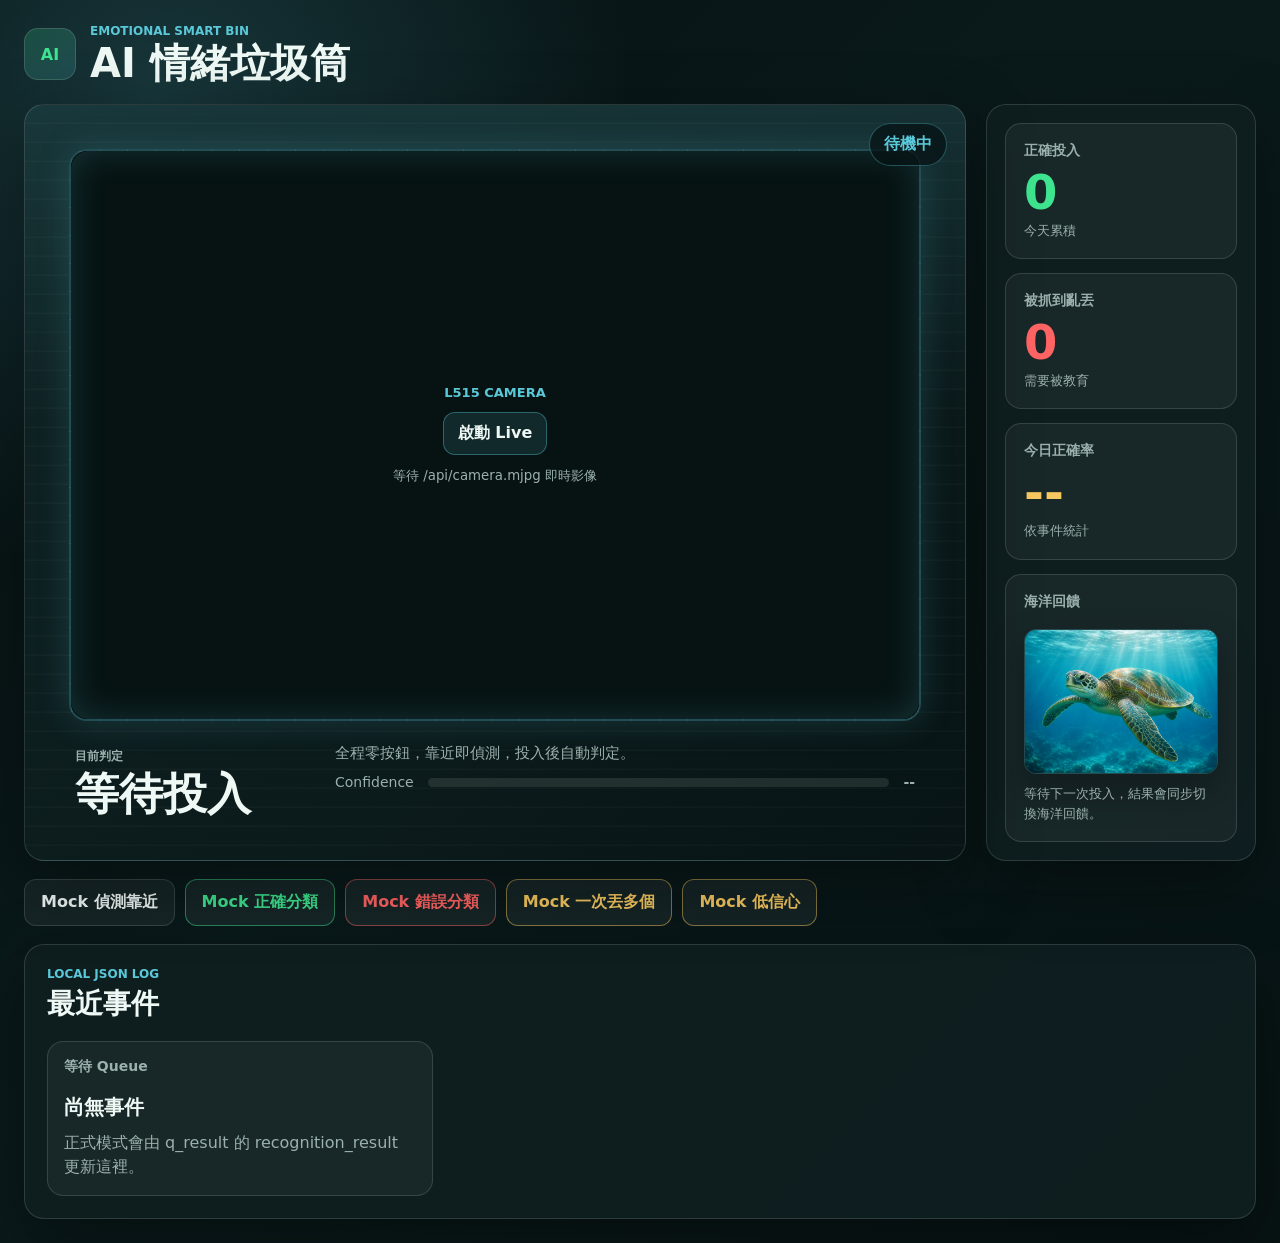
==== commit 74c482e6: "Add realtime display stream and voice assets" ====
--- a/index.html
+++ b/index.html
@@ -27,11 +27,12 @@
               <div class="hero-content">
                 <section class="camera-panel" aria-label="即時相機畫面">
                   <div class="camera-frame" id="camera-frame">
+                    <img id="camera-snapshot" class="camera-snapshot" alt="L515 RGB 即時畫面" />
                     <video id="camera-video" autoplay playsinline muted></video>
                     <div class="camera-placeholder" id="camera-placeholder">
-                      <span class="camera-label">LIVE CAMERA</span>
-                      <button class="camera-button" type="button" id="camera-toggle">啟用相機</button>
-                      <small id="camera-message">瀏覽器會要求相機權限</small>
+                      <span class="camera-label">L515 CAMERA</span>
+                      <button class="camera-button" type="button" id="camera-toggle">啟動 Live</button>
+                      <small id="camera-message">等待 AGX 即時影像串流</small>
                     </div>
                   </div>
                 </section>
@@ -39,7 +40,6 @@
                   <p class="status-label">目前判定</p>
                   <h2 id="result-title">等待投入</h2>
                   <p id="result-copy">全程零按鈕，靠近即偵測，投入後自動判定。</p>
-                  <div class="speech-bubble" id="roast-line">靠近我，讓我看看你丟了什麼。</div>
                   <div class="confidence-meter" aria-label="AI 信心值">
                     <span>Confidence</span>
                     <div class="meter-track">
--- a/styles.css
+++ b/styles.css
@@ -143,7 +143,7 @@
 
 .hero-panel {
   position: relative;
-  min-height: clamp(660px, calc(100vh - 170px), 880px);
+  min-height: clamp(685px, calc(100vh - 145px), 905px);
   overflow: hidden;
   border-radius: 20px;
   background:
@@ -177,21 +177,10 @@
   position: relative;
   z-index: 1;
   display: grid;
-  grid-template-rows: minmax(460px, 1fr) auto;
+  grid-template-rows: minmax(485px, 1fr) auto;
   gap: 12px;
-  min-height: clamp(660px, calc(100vh - 170px), 880px);
+  min-height: clamp(685px, calc(100vh - 145px), 905px);
   padding: 44px;
-}
-
-.speech-bubble {
-  min-height: 0;
-  margin: 0;
-  padding: 10px 0 0;
-  border-top: 1px solid rgba(246, 200, 95, 0.4);
-  color: #fff6d8;
-  font-size: clamp(16px, 1.55vw, 22px);
-  font-weight: 900;
-  line-height: 1.25;
 }
 
 .result-area {
@@ -199,11 +188,11 @@
   z-index: 3;
   display: grid;
   width: 100%;
-  grid-template-columns: minmax(210px, 0.62fr) minmax(340px, 1fr) minmax(220px, 0.54fr);
+  grid-template-columns: minmax(220px, 0.35fr) minmax(0, 1fr);
   grid-template-areas:
-    "label copy confidence"
-    "title speech confidence";
-  gap: 8px 30px;
+    "label copy"
+    "title confidence";
+  gap: 9px 40px;
   align-items: end;
   padding: 10px 6px 0;
 }
@@ -219,29 +208,28 @@
 
 .result-area h2 {
   grid-area: title;
+  align-self: center;
   margin-bottom: 0;
   font-size: clamp(34px, 3.4vw, 56px);
   line-height: 0.96;
   white-space: nowrap;
 }
 
-.result-area p {
+.result-area #result-copy {
   grid-area: copy;
   align-self: end;
   margin-bottom: 0;
   max-width: none;
-  color: var(--muted);
-  font-size: clamp(13px, 1.1vw, 16px);
+  min-width: 0;
+  color: var(--muted);
+  font-size: clamp(14px, 1.18vw, 17px);
   line-height: 1.45;
-}
-
-.result-area .speech-bubble {
-  grid-area: speech;
+  overflow-wrap: break-word;
 }
 
 .result-area .confidence-meter {
   grid-area: confidence;
-  align-self: end;
+  align-self: start;
 }
 
 .camera-panel {
@@ -278,12 +266,28 @@
   transition: box-shadow 240ms ease;
 }
 
-.camera-frame video {
+.camera-frame video,
+.camera-snapshot {
   display: block;
   width: 100%;
   height: 100%;
   object-fit: cover;
   background: #071314;
+}
+
+.camera-snapshot {
+  position: absolute;
+  inset: 0;
+  opacity: 0;
+  transition: opacity 180ms ease;
+}
+
+.camera-frame.camera-live .camera-snapshot {
+  opacity: 1;
+}
+
+.camera-frame.camera-live video {
+  display: none;
 }
 
 .camera-placeholder {
@@ -326,8 +330,8 @@
 
 .confidence-meter {
   display: grid;
-  grid-template-columns: 1fr auto;
-  gap: 7px 10px;
+  grid-template-columns: auto minmax(160px, 1fr) auto;
+  gap: 10px 14px;
   align-items: center;
   margin-top: 0;
   color: var(--muted);
@@ -335,16 +339,16 @@
 }
 
 .confidence-meter span {
-  grid-column: 1;
+  grid-column: auto;
 }
 
 .confidence-meter strong {
-  grid-column: 2;
+  grid-column: auto;
   justify-self: end;
 }
 
 .confidence-meter .meter-track {
-  grid-column: 1 / -1;
+  grid-column: auto;
 }
 
 .meter-track {
@@ -707,21 +711,20 @@
   }
 
   .hero-content {
-    grid-template-rows: minmax(420px, 1fr) auto;
-    min-height: 660px;
+    grid-template-rows: minmax(445px, 1fr) auto;
+    min-height: 685px;
     padding: 32px;
   }
 
   .hero-panel {
-    min-height: 660px;
+    min-height: 685px;
   }
 
   .result-area {
     grid-template-columns: minmax(180px, 0.55fr) minmax(300px, 1fr);
     grid-template-areas:
       "label copy"
-      "title speech"
-      "confidence confidence";
+      "title confidence";
     gap: 10px 24px;
     align-items: start;
   }
@@ -731,40 +734,13 @@
   }
 }
 
-@media (max-width: 640px) {
-  .app-shell {
-    padding: 16px;
-  }
-
-  .topbar,
-  .brand {
-    align-items: flex-start;
-  }
-
-  .topbar {
-    flex-direction: column;
-  }
-
-  .hero-panel,
-  .hero-content {
-    min-height: 620px;
-  }
-
-  .hero-content {
-    padding: 18px;
-  }
-
-  .camera-panel {
-    min-height: 300px;
-  }
-
+@media (max-width: 760px) {
   .result-area {
     grid-template-columns: 1fr;
     grid-template-areas:
       "label"
       "title"
       "copy"
-      "speech"
       "confidence";
     gap: 10px;
     padding: 10px 0 0;
@@ -772,17 +748,49 @@
   }
 
   .result-area h2 {
+    align-self: start;
+    white-space: normal;
+  }
+
+  .result-area #result-copy {
+    font-size: 15px;
+    overflow-wrap: anywhere;
+  }
+
+  .result-area .confidence-meter {
+    align-self: stretch;
+  }
+}
+
+@media (max-width: 640px) {
+  .app-shell {
+    padding: 16px;
+  }
+
+  .topbar,
+  .brand {
+    align-items: flex-start;
+  }
+
+  .topbar {
+    flex-direction: column;
+  }
+
+  .hero-panel,
+  .hero-content {
+    min-height: 645px;
+  }
+
+  .hero-content {
+    padding: 18px;
+  }
+
+  .camera-panel {
+    min-height: 325px;
+  }
+
+  .result-area h2 {
     font-size: clamp(32px, 13vw, 48px);
-    white-space: normal;
-  }
-
-  .result-area p {
-    font-size: 15px;
-  }
-
-  .speech-bubble {
-    min-height: 0;
-    font-size: 17px;
   }
 
   .confidence-meter,
